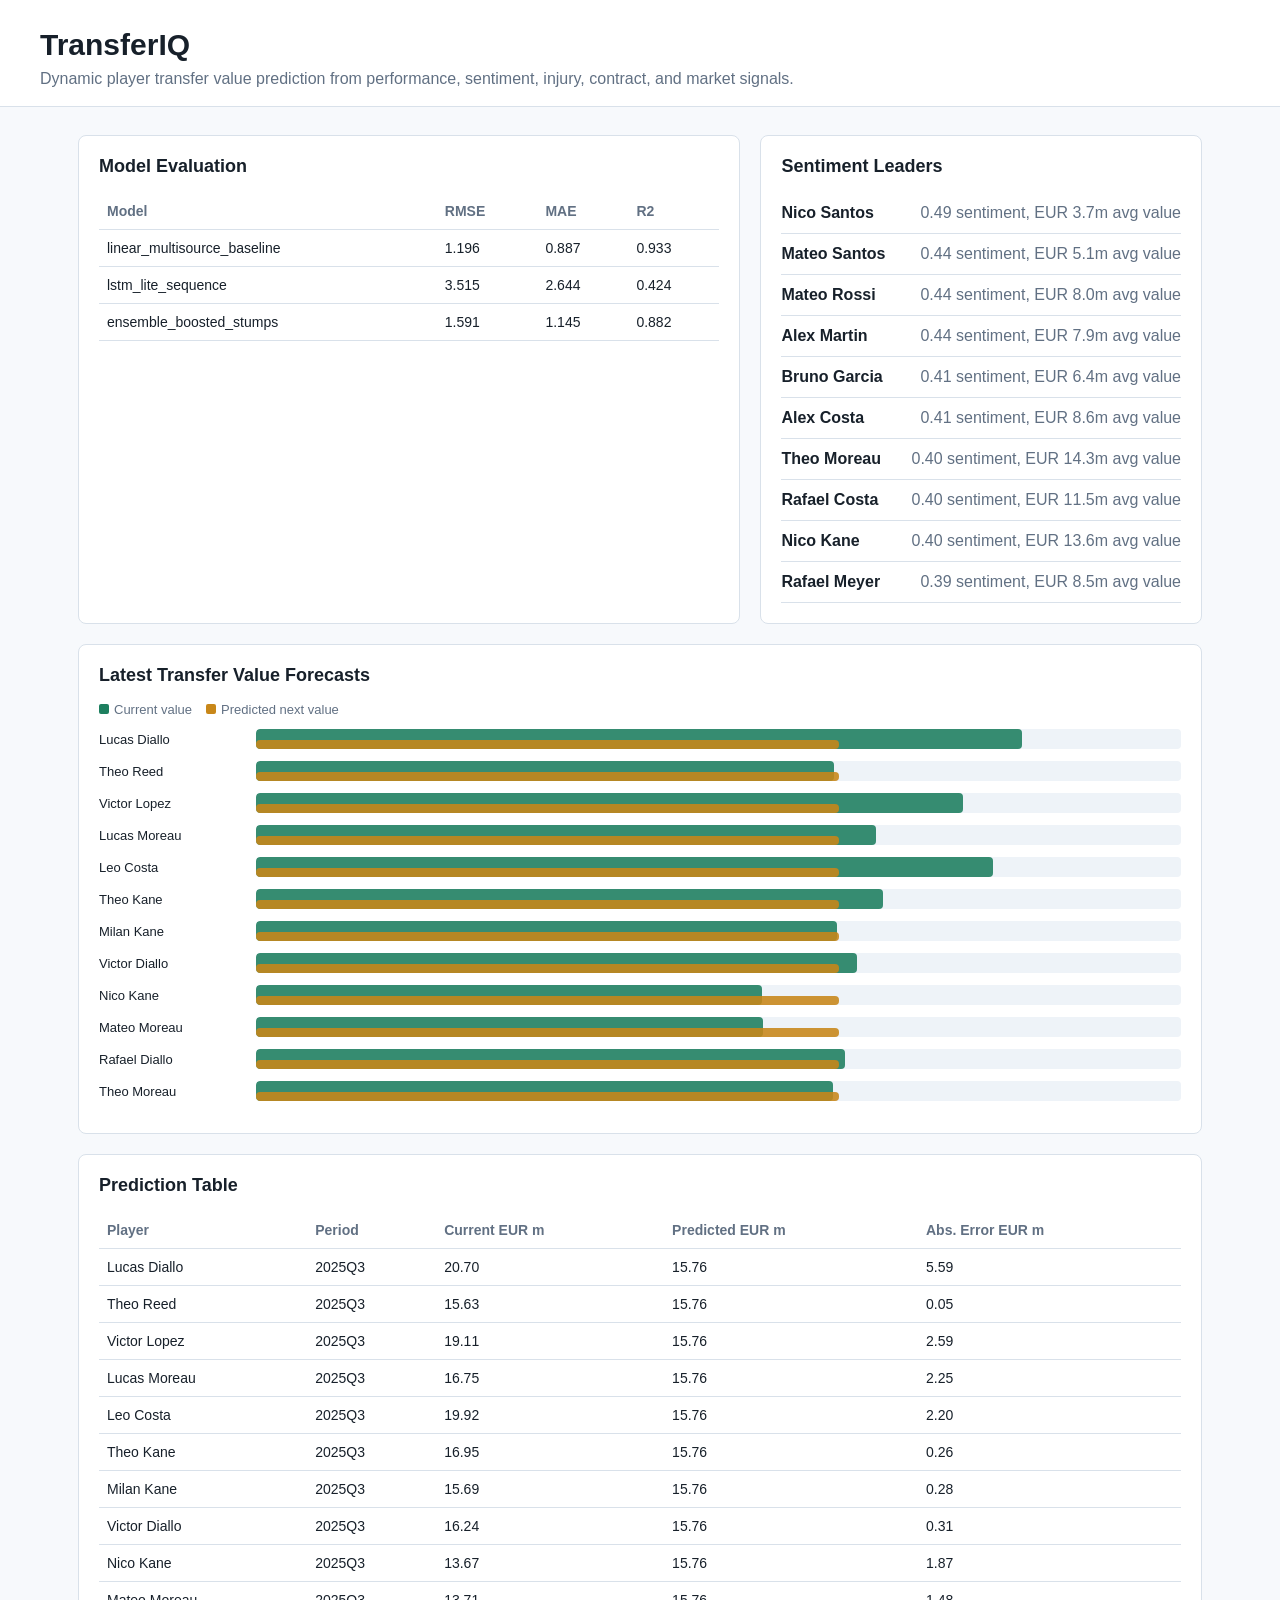
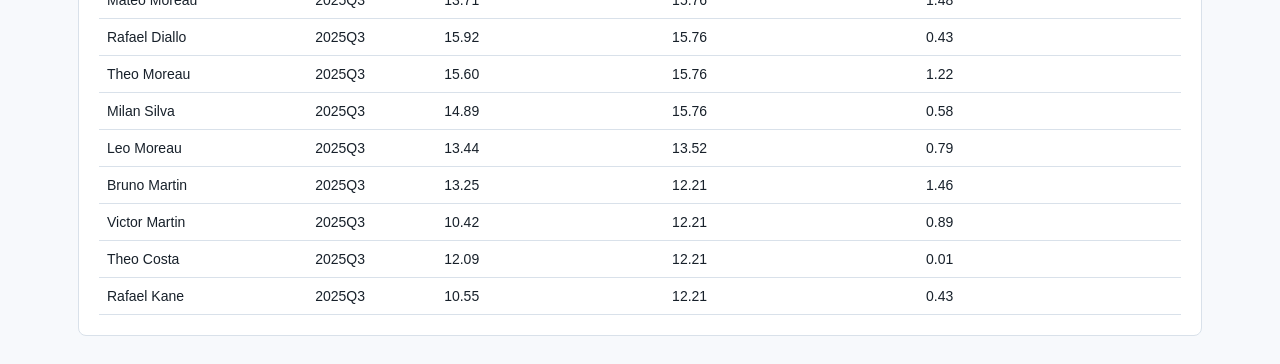
==== docs/index.html @ 84fe5681 "Add docs Pages entrypoint" ====
<!doctype html>
<html lang="en">
<head>
  <meta charset="utf-8">
  <meta name="viewport" content="width=device-width, initial-scale=1">
  <title>TransferIQ Dashboard</title>
  <style>
    :root {
      --ink: #17202a;
      --muted: #617083;
      --line: #d9e1ea;
      --bg: #f7f9fc;
      --green: #1d7f5f;
      --blue: #2f63b7;
      --gold: #c88719;
    }
    * { box-sizing: border-box; }
    body {
      margin: 0;
      font-family: Inter, Segoe UI, Arial, sans-serif;
      color: var(--ink);
      background: var(--bg);
    }
    header {
      padding: 28px 40px 18px;
      border-bottom: 1px solid var(--line);
      background: #ffffff;
    }
    h1 { margin: 0 0 8px; font-size: 30px; }
    p { margin: 0; color: var(--muted); }
    main { max-width: 1180px; margin: 0 auto; padding: 28px; }
    .grid { display: grid; grid-template-columns: 1.2fr .8fr; gap: 20px; }
    section {
      background: #fff;
      border: 1px solid var(--line);
      border-radius: 8px;
      padding: 20px;
    }
    h2 { margin: 0 0 16px; font-size: 18px; }
    table { width: 100%; border-collapse: collapse; font-size: 14px; }
    th, td { padding: 10px 8px; border-bottom: 1px solid var(--line); text-align: left; }
    th { color: var(--muted); font-weight: 650; }
    .bar-row { display: grid; grid-template-columns: 145px 1fr; gap: 12px; align-items: center; margin: 12px 0; font-size: 13px; }
    .bar-shell { position: relative; height: 20px; background: #eef3f8; border-radius: 4px; overflow: hidden; }
    .bar { position: absolute; top: 0; bottom: 0; border-radius: 4px; opacity: .88; }
    .actual { left: 0; background: var(--green); }
    .predicted { left: 0; height: 9px; top: 11px; background: var(--gold); }
    .legend { display: flex; gap: 14px; color: var(--muted); font-size: 13px; margin-bottom: 8px; }
    .dot { width: 10px; height: 10px; display: inline-block; border-radius: 2px; margin-right: 5px; }
    ul { margin: 0; padding: 0; list-style: none; }
    li { display: flex; justify-content: space-between; gap: 16px; border-bottom: 1px solid var(--line); padding: 11px 0; }
    li span { color: var(--muted); }
    @media (max-width: 800px) {
      header { padding: 22px; }
      main { padding: 18px; }
      .grid { grid-template-columns: 1fr; }
      .bar-row { grid-template-columns: 1fr; }
    }
  </style>
</head>
<body>
  <header>
    <h1>TransferIQ</h1>
    <p>Dynamic player transfer value prediction from performance, sentiment, injury, contract, and market signals.</p>
  </header>
  <main>
    <div class="grid">
      <section>
        <h2>Model Evaluation</h2>
        <table><thead><tr><th>Model</th><th>RMSE</th><th>MAE</th><th>R2</th></tr></thead><tbody><tr><td>linear_multisource_baseline</td><td>1.196</td><td>0.887</td><td>0.933</td></tr><tr><td>lstm_lite_sequence</td><td>3.515</td><td>2.644</td><td>0.424</td></tr><tr><td>ensemble_boosted_stumps</td><td>1.591</td><td>1.145</td><td>0.882</td></tr></tbody></table>
      </section>
      <section>
        <h2>Sentiment Leaders</h2>
        <ul><li><strong>Nico Santos</strong><span>0.49 sentiment, EUR 3.7m avg value</span></li><li><strong>Mateo Santos</strong><span>0.44 sentiment, EUR 5.1m avg value</span></li><li><strong>Mateo Rossi</strong><span>0.44 sentiment, EUR 8.0m avg value</span></li><li><strong>Alex Martin</strong><span>0.44 sentiment, EUR 7.9m avg value</span></li><li><strong>Bruno Garcia</strong><span>0.41 sentiment, EUR 6.4m avg value</span></li><li><strong>Alex Costa</strong><span>0.41 sentiment, EUR 8.6m avg value</span></li><li><strong>Theo Moreau</strong><span>0.40 sentiment, EUR 14.3m avg value</span></li><li><strong>Rafael Costa</strong><span>0.40 sentiment, EUR 11.5m avg value</span></li><li><strong>Nico Kane</strong><span>0.40 sentiment, EUR 13.6m avg value</span></li><li><strong>Rafael Meyer</strong><span>0.39 sentiment, EUR 8.5m avg value</span></li></ul>
      </section>
    </div>
    <section style="margin-top:20px">
      <h2>Latest Transfer Value Forecasts</h2>
      <div class="legend"><span><i class="dot" style="background:var(--green)"></i>Current value</span><span><i class="dot" style="background:var(--gold)"></i>Predicted next value</span></div>
      <div class='bar-row'><span>Lucas Diallo</span><div class='bar-shell'><div class='bar actual' style='width:82.8%'></div><div class='bar predicted' style='width:63.0%'></div></div></div><div class='bar-row'><span>Theo Reed</span><div class='bar-shell'><div class='bar actual' style='width:62.5%'></div><div class='bar predicted' style='width:63.0%'></div></div></div><div class='bar-row'><span>Victor Lopez</span><div class='bar-shell'><div class='bar actual' style='width:76.4%'></div><div class='bar predicted' style='width:63.0%'></div></div></div><div class='bar-row'><span>Lucas Moreau</span><div class='bar-shell'><div class='bar actual' style='width:67.0%'></div><div class='bar predicted' style='width:63.0%'></div></div></div><div class='bar-row'><span>Leo Costa</span><div class='bar-shell'><div class='bar actual' style='width:79.7%'></div><div class='bar predicted' style='width:63.0%'></div></div></div><div class='bar-row'><span>Theo Kane</span><div class='bar-shell'><div class='bar actual' style='width:67.8%'></div><div class='bar predicted' style='width:63.0%'></div></div></div><div class='bar-row'><span>Milan Kane</span><div class='bar-shell'><div class='bar actual' style='width:62.8%'></div><div class='bar predicted' style='width:63.0%'></div></div></div><div class='bar-row'><span>Victor Diallo</span><div class='bar-shell'><div class='bar actual' style='width:65.0%'></div><div class='bar predicted' style='width:63.0%'></div></div></div><div class='bar-row'><span>Nico Kane</span><div class='bar-shell'><div class='bar actual' style='width:54.7%'></div><div class='bar predicted' style='width:63.0%'></div></div></div><div class='bar-row'><span>Mateo Moreau</span><div class='bar-shell'><div class='bar actual' style='width:54.8%'></div><div class='bar predicted' style='width:63.0%'></div></div></div><div class='bar-row'><span>Rafael Diallo</span><div class='bar-shell'><div class='bar actual' style='width:63.7%'></div><div class='bar predicted' style='width:63.0%'></div></div></div><div class='bar-row'><span>Theo Moreau</span><div class='bar-shell'><div class='bar actual' style='width:62.4%'></div><div class='bar predicted' style='width:63.0%'></div></div></div>
    </section>
    <section style="margin-top:20px">
      <h2>Prediction Table</h2>
      <table><thead><tr><th>Player</th><th>Period</th><th>Current EUR m</th><th>Predicted EUR m</th><th>Abs. Error EUR m</th></tr></thead><tbody><tr><td>Lucas Diallo</td><td>2025Q3</td><td>20.70</td><td>15.76</td><td>5.59</td></tr><tr><td>Theo Reed</td><td>2025Q3</td><td>15.63</td><td>15.76</td><td>0.05</td></tr><tr><td>Victor Lopez</td><td>2025Q3</td><td>19.11</td><td>15.76</td><td>2.59</td></tr><tr><td>Lucas Moreau</td><td>2025Q3</td><td>16.75</td><td>15.76</td><td>2.25</td></tr><tr><td>Leo Costa</td><td>2025Q3</td><td>19.92</td><td>15.76</td><td>2.20</td></tr><tr><td>Theo Kane</td><td>2025Q3</td><td>16.95</td><td>15.76</td><td>0.26</td></tr><tr><td>Milan Kane</td><td>2025Q3</td><td>15.69</td><td>15.76</td><td>0.28</td></tr><tr><td>Victor Diallo</td><td>2025Q3</td><td>16.24</td><td>15.76</td><td>0.31</td></tr><tr><td>Nico Kane</td><td>2025Q3</td><td>13.67</td><td>15.76</td><td>1.87</td></tr><tr><td>Mateo Moreau</td><td>2025Q3</td><td>13.71</td><td>15.76</td><td>1.48</td></tr><tr><td>Rafael Diallo</td><td>2025Q3</td><td>15.92</td><td>15.76</td><td>0.43</td></tr><tr><td>Theo Moreau</td><td>2025Q3</td><td>15.60</td><td>15.76</td><td>1.22</td></tr><tr><td>Milan Silva</td><td>2025Q3</td><td>14.89</td><td>15.76</td><td>0.58</td></tr><tr><td>Leo Moreau</td><td>2025Q3</td><td>13.44</td><td>13.52</td><td>0.79</td></tr><tr><td>Bruno Martin</td><td>2025Q3</td><td>13.25</td><td>12.21</td><td>1.46</td></tr><tr><td>Victor Martin</td><td>2025Q3</td><td>10.42</td><td>12.21</td><td>0.89</td></tr><tr><td>Theo Costa</td><td>2025Q3</td><td>12.09</td><td>12.21</td><td>0.01</td></tr><tr><td>Rafael Kane</td><td>2025Q3</td><td>10.55</td><td>12.21</td><td>0.43</td></tr></tbody></table>
    </section>
  </main>
</body>
</html>
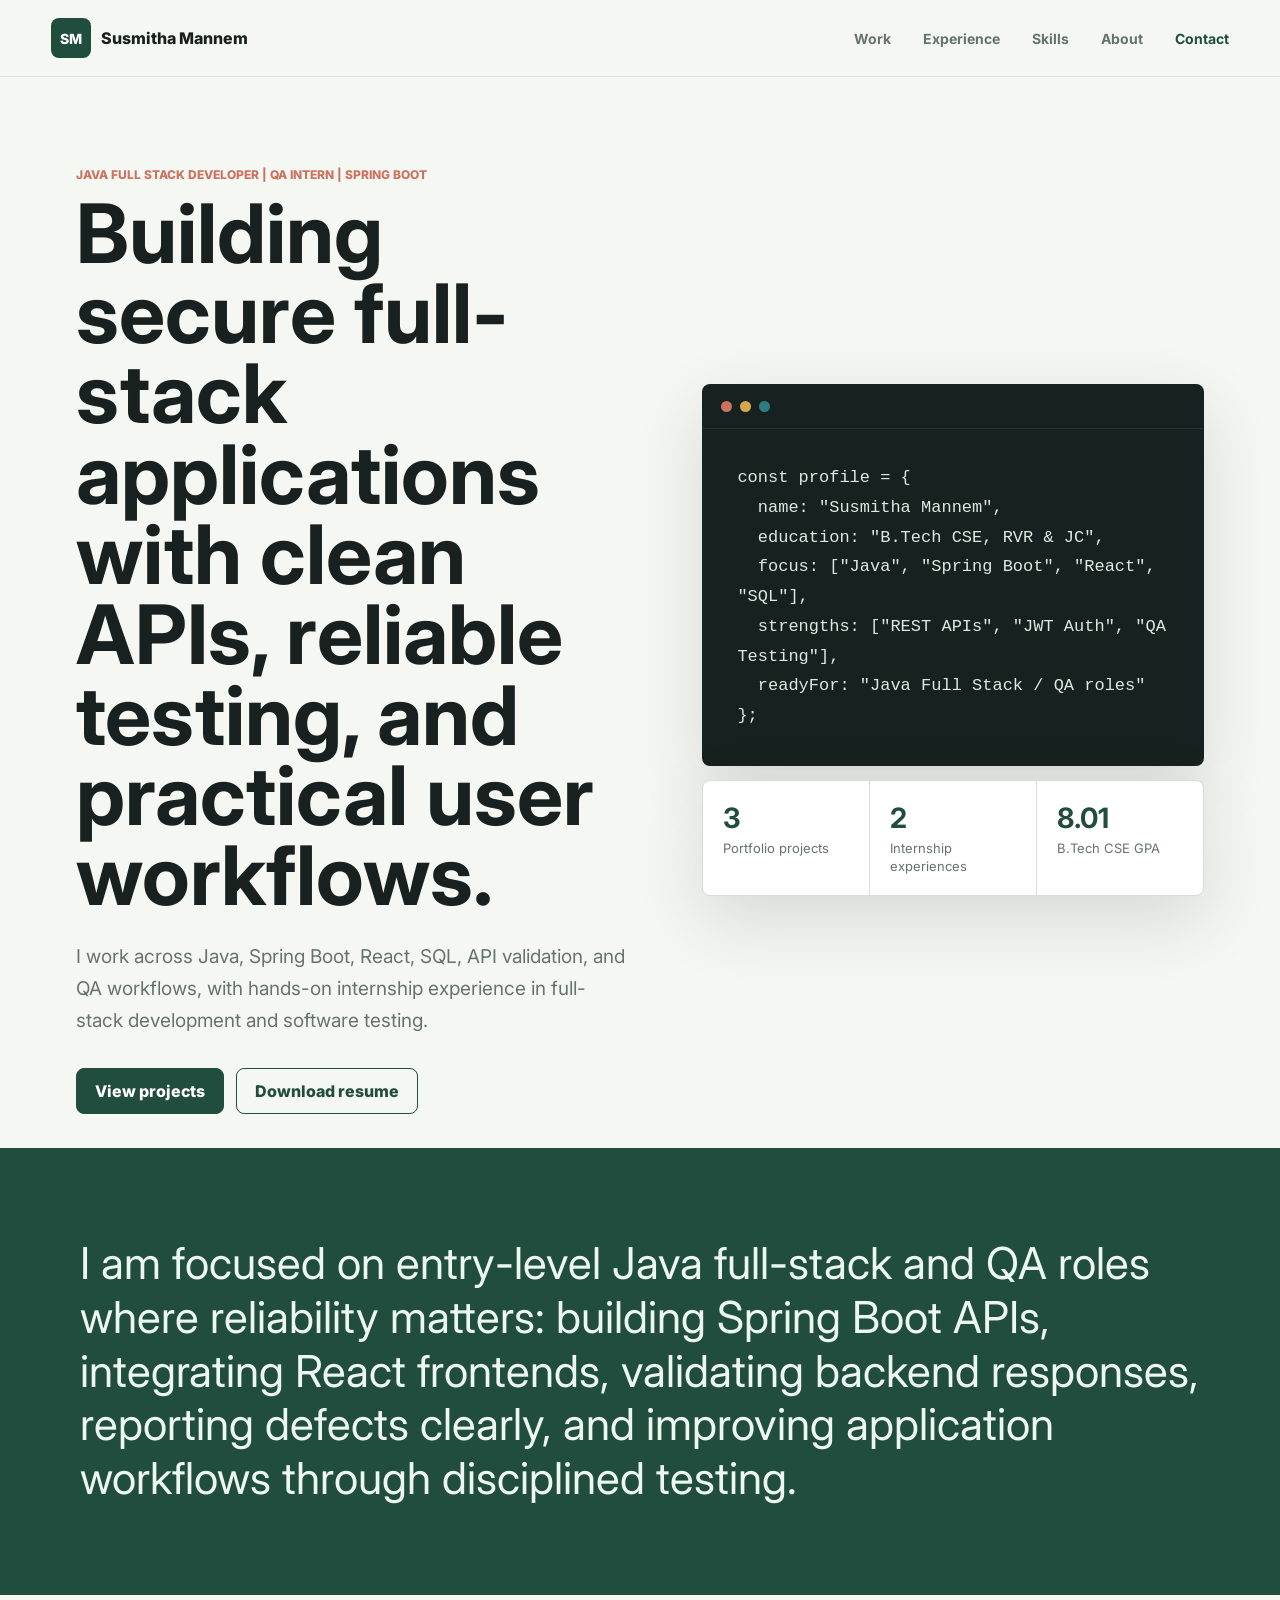
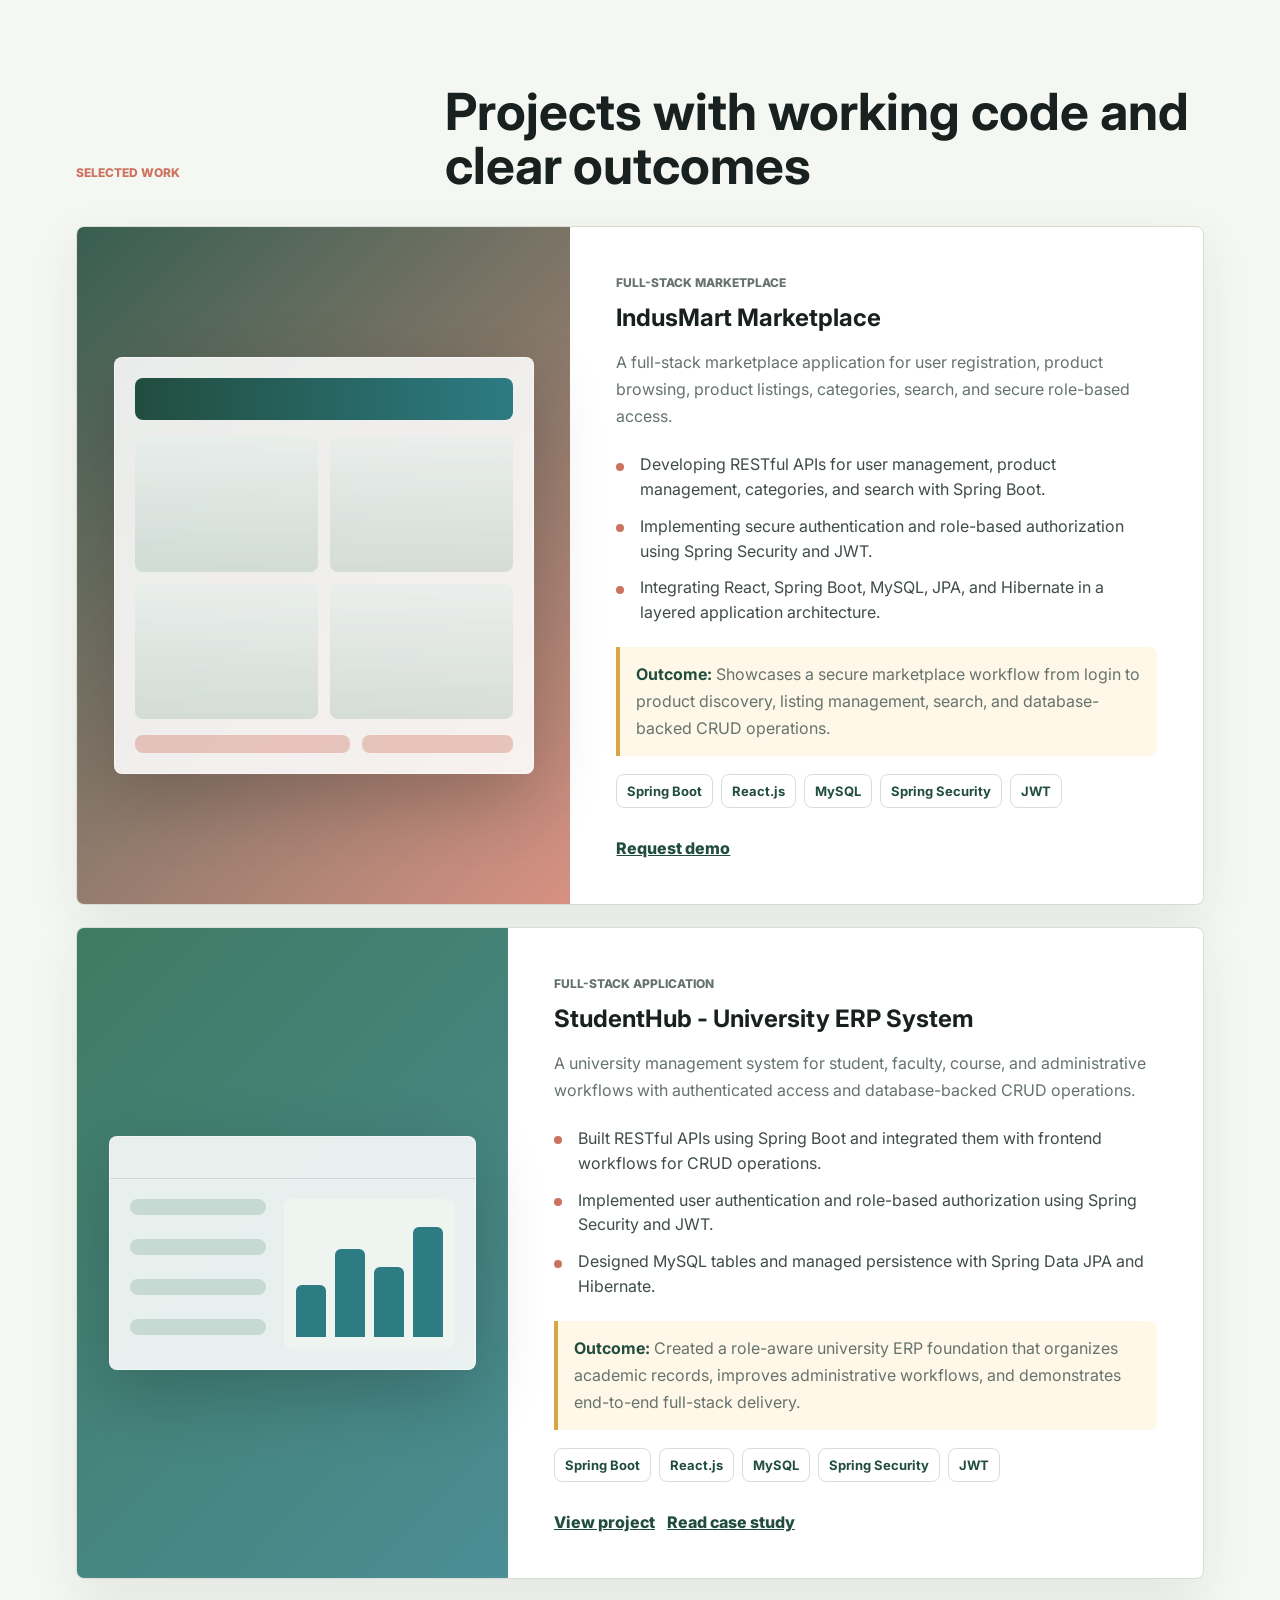
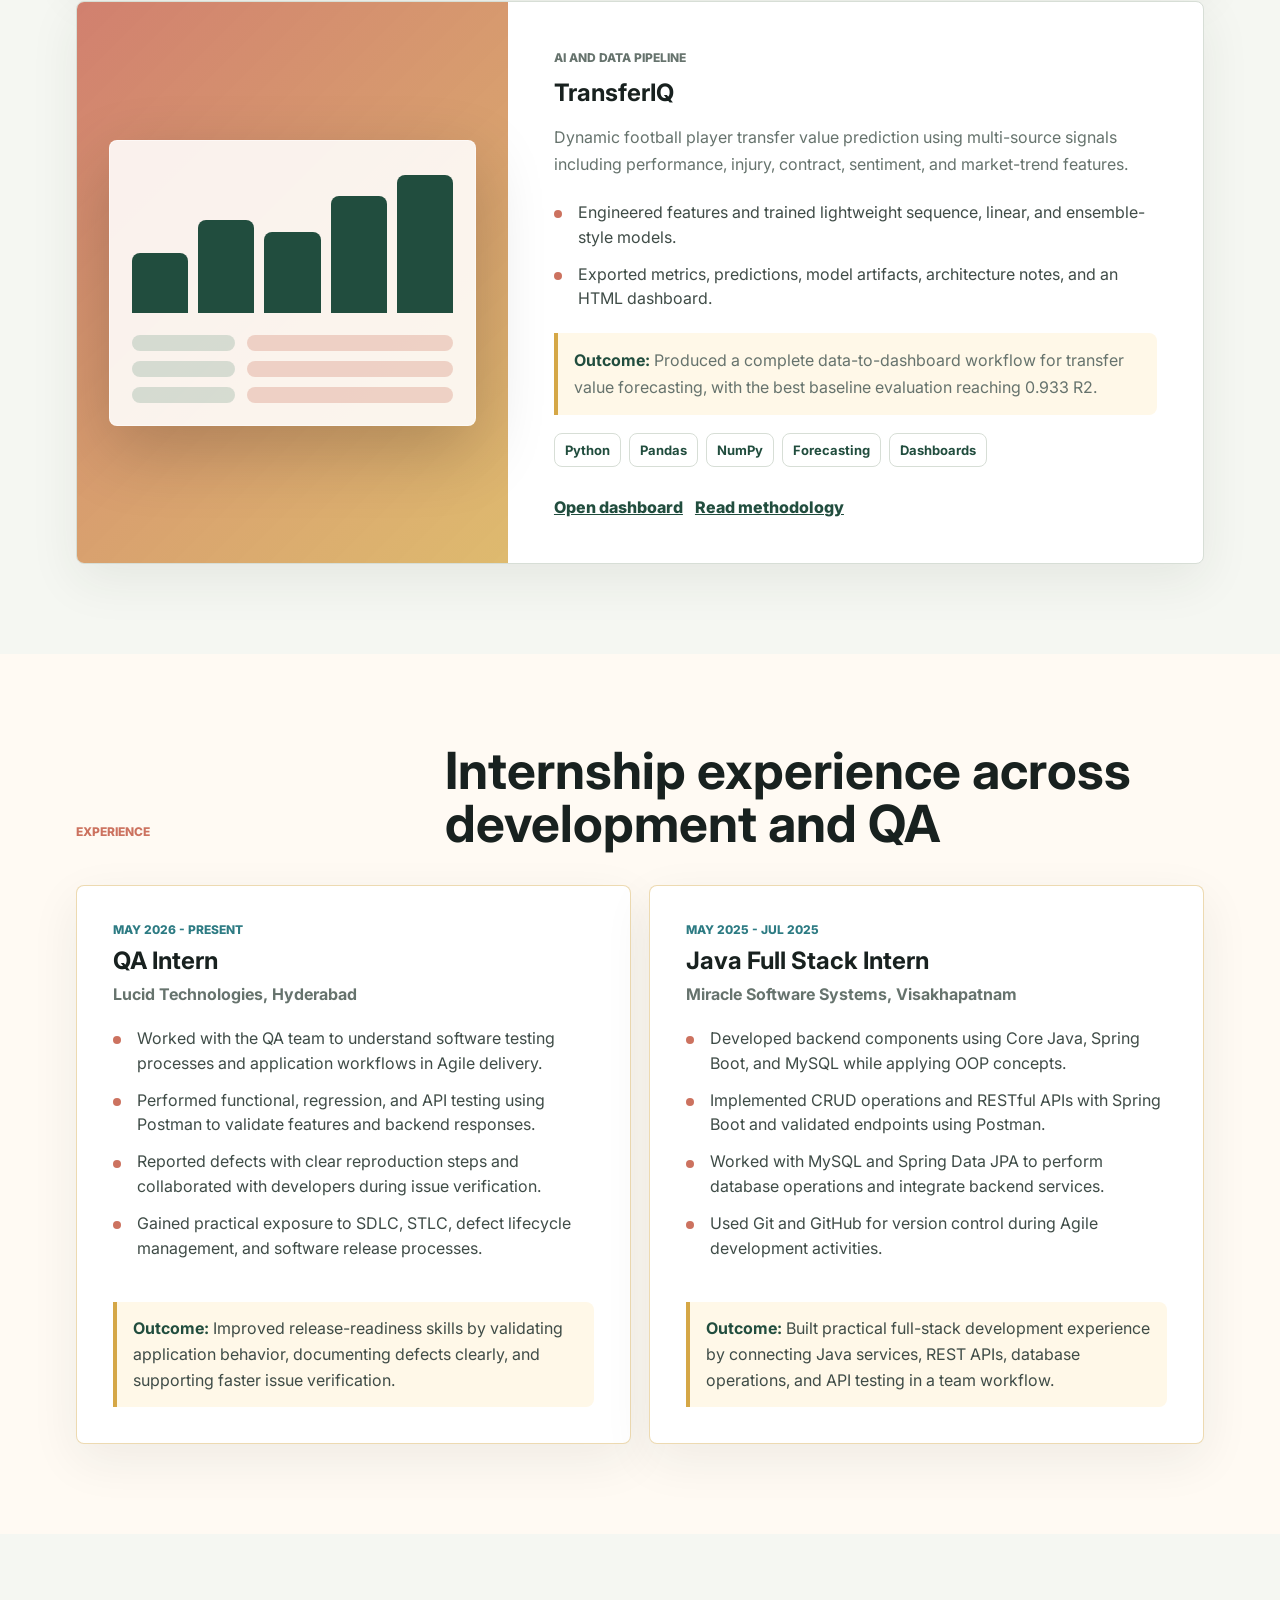
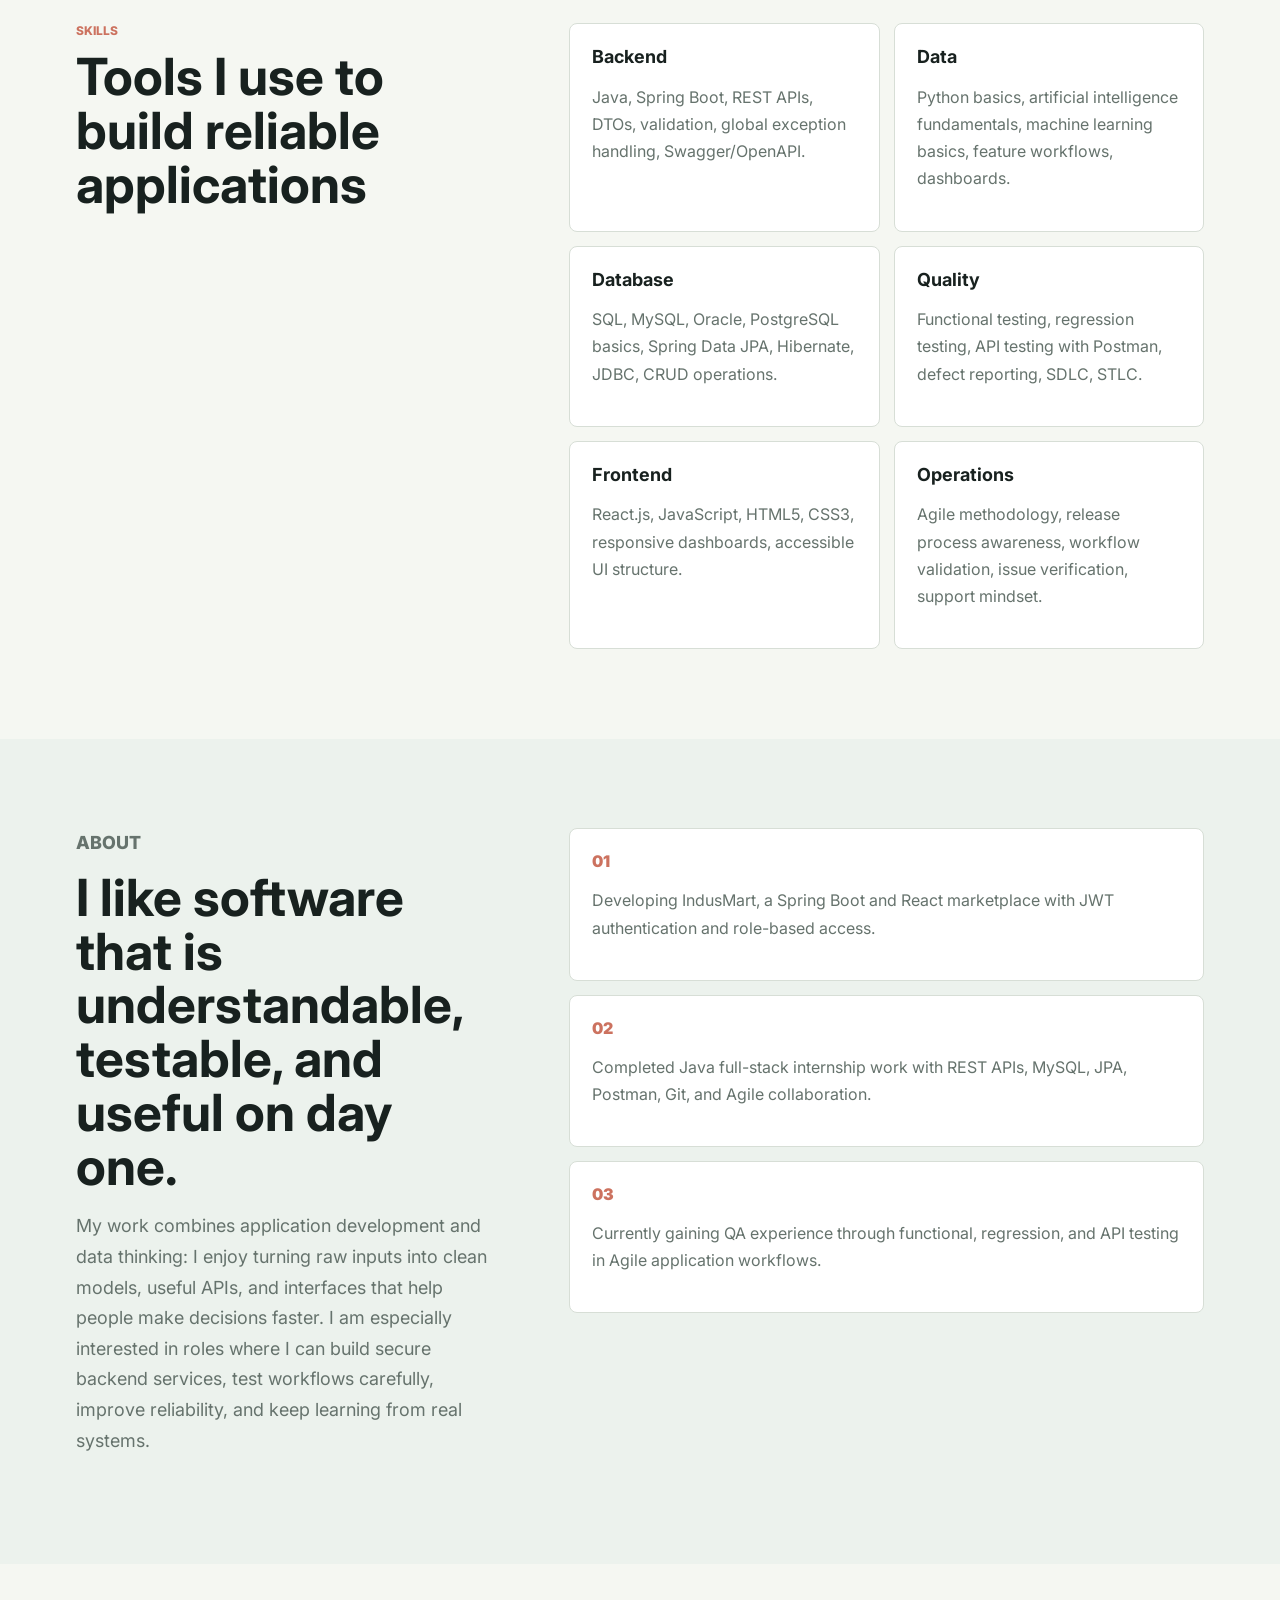
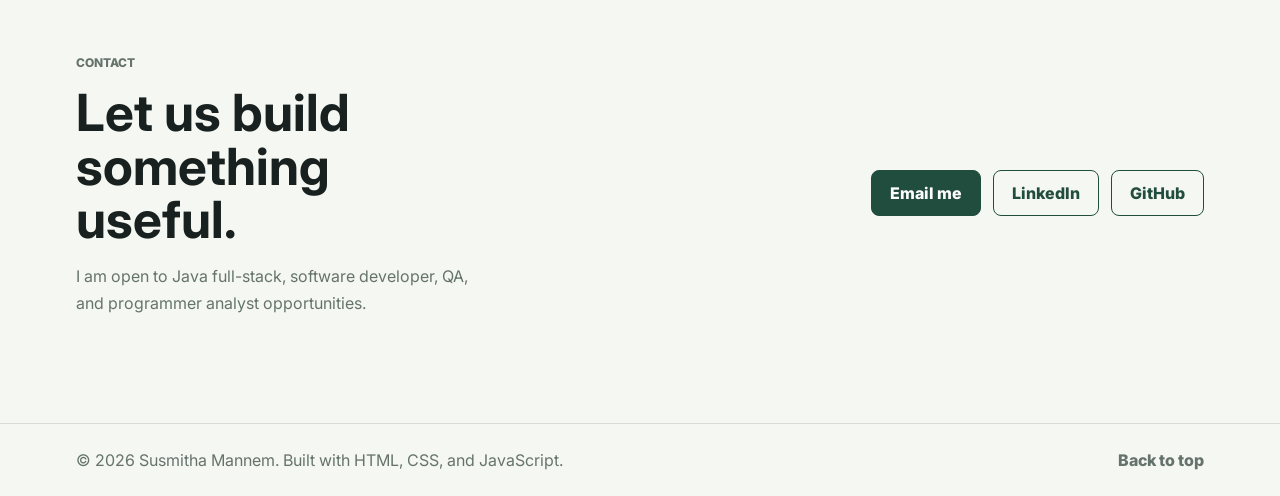
==== commit 2b005424: "Deploy portfolio site" ====
--- a/docs/index.html
+++ b/docs/index.html
@@ -3,86 +3,308 @@
 <head>
   <meta charset="utf-8">
   <meta name="viewport" content="width=device-width, initial-scale=1">
-  <title>TransferIQ Dashboard</title>
-  <style>
-    :root {
-      --ink: #17202a;
-      --muted: #617083;
-      --line: #d9e1ea;
-      --bg: #f7f9fc;
-      --green: #1d7f5f;
-      --blue: #2f63b7;
-      --gold: #c88719;
-    }
-    * { box-sizing: border-box; }
-    body {
-      margin: 0;
-      font-family: Inter, Segoe UI, Arial, sans-serif;
-      color: var(--ink);
-      background: var(--bg);
-    }
-    header {
-      padding: 28px 40px 18px;
-      border-bottom: 1px solid var(--line);
-      background: #ffffff;
-    }
-    h1 { margin: 0 0 8px; font-size: 30px; }
-    p { margin: 0; color: var(--muted); }
-    main { max-width: 1180px; margin: 0 auto; padding: 28px; }
-    .grid { display: grid; grid-template-columns: 1.2fr .8fr; gap: 20px; }
-    section {
-      background: #fff;
-      border: 1px solid var(--line);
-      border-radius: 8px;
-      padding: 20px;
-    }
-    h2 { margin: 0 0 16px; font-size: 18px; }
-    table { width: 100%; border-collapse: collapse; font-size: 14px; }
-    th, td { padding: 10px 8px; border-bottom: 1px solid var(--line); text-align: left; }
-    th { color: var(--muted); font-weight: 650; }
-    .bar-row { display: grid; grid-template-columns: 145px 1fr; gap: 12px; align-items: center; margin: 12px 0; font-size: 13px; }
-    .bar-shell { position: relative; height: 20px; background: #eef3f8; border-radius: 4px; overflow: hidden; }
-    .bar { position: absolute; top: 0; bottom: 0; border-radius: 4px; opacity: .88; }
-    .actual { left: 0; background: var(--green); }
-    .predicted { left: 0; height: 9px; top: 11px; background: var(--gold); }
-    .legend { display: flex; gap: 14px; color: var(--muted); font-size: 13px; margin-bottom: 8px; }
-    .dot { width: 10px; height: 10px; display: inline-block; border-radius: 2px; margin-right: 5px; }
-    ul { margin: 0; padding: 0; list-style: none; }
-    li { display: flex; justify-content: space-between; gap: 16px; border-bottom: 1px solid var(--line); padding: 11px 0; }
-    li span { color: var(--muted); }
-    @media (max-width: 800px) {
-      header { padding: 22px; }
-      main { padding: 18px; }
-      .grid { grid-template-columns: 1fr; }
-      .bar-row { grid-template-columns: 1fr; }
-    }
-  </style>
+  <title>Susmitha Mannem | Portfolio</title>
+  <meta name="description" content="Portfolio of Susmitha Mannem, a software developer focused on Java, Spring Boot, data applications, REST APIs, and production-ready systems.">
+  <link rel="preconnect" href="https://fonts.googleapis.com">
+  <link rel="preconnect" href="https://fonts.gstatic.com" crossorigin>
+  <link href="https://fonts.googleapis.com/css2?family=Inter:wght@400;500;600;700;800&display=swap" rel="stylesheet">
+  <link rel="stylesheet" href="styles.css">
 </head>
 <body>
-  <header>
-    <h1>TransferIQ</h1>
-    <p>Dynamic player transfer value prediction from performance, sentiment, injury, contract, and market signals.</p>
+  <header class="site-header">
+    <a class="brand" href="#top" aria-label="Susmitha Mannem home">
+      <span class="brand-mark">SM</span>
+      <span>Susmitha Mannem</span>
+    </a>
+    <nav class="nav" aria-label="Primary navigation">
+      <a href="#work">Work</a>
+      <a href="#experience">Experience</a>
+      <a href="#skills">Skills</a>
+      <a href="#about">About</a>
+      <a href="#contact">Contact</a>
+    </nav>
   </header>
-  <main>
-    <div class="grid">
-      <section>
-        <h2>Model Evaluation</h2>
-        <table><thead><tr><th>Model</th><th>RMSE</th><th>MAE</th><th>R2</th></tr></thead><tbody><tr><td>linear_multisource_baseline</td><td>1.196</td><td>0.887</td><td>0.933</td></tr><tr><td>lstm_lite_sequence</td><td>3.515</td><td>2.644</td><td>0.424</td></tr><tr><td>ensemble_boosted_stumps</td><td>1.591</td><td>1.145</td><td>0.882</td></tr></tbody></table>
-      </section>
-      <section>
-        <h2>Sentiment Leaders</h2>
-        <ul><li><strong>Nico Santos</strong><span>0.49 sentiment, EUR 3.7m avg value</span></li><li><strong>Mateo Santos</strong><span>0.44 sentiment, EUR 5.1m avg value</span></li><li><strong>Mateo Rossi</strong><span>0.44 sentiment, EUR 8.0m avg value</span></li><li><strong>Alex Martin</strong><span>0.44 sentiment, EUR 7.9m avg value</span></li><li><strong>Bruno Garcia</strong><span>0.41 sentiment, EUR 6.4m avg value</span></li><li><strong>Alex Costa</strong><span>0.41 sentiment, EUR 8.6m avg value</span></li><li><strong>Theo Moreau</strong><span>0.40 sentiment, EUR 14.3m avg value</span></li><li><strong>Rafael Costa</strong><span>0.40 sentiment, EUR 11.5m avg value</span></li><li><strong>Nico Kane</strong><span>0.40 sentiment, EUR 13.6m avg value</span></li><li><strong>Rafael Meyer</strong><span>0.39 sentiment, EUR 8.5m avg value</span></li></ul>
-      </section>
-    </div>
-    <section style="margin-top:20px">
-      <h2>Latest Transfer Value Forecasts</h2>
-      <div class="legend"><span><i class="dot" style="background:var(--green)"></i>Current value</span><span><i class="dot" style="background:var(--gold)"></i>Predicted next value</span></div>
-      <div class='bar-row'><span>Lucas Diallo</span><div class='bar-shell'><div class='bar actual' style='width:82.8%'></div><div class='bar predicted' style='width:63.0%'></div></div></div><div class='bar-row'><span>Theo Reed</span><div class='bar-shell'><div class='bar actual' style='width:62.5%'></div><div class='bar predicted' style='width:63.0%'></div></div></div><div class='bar-row'><span>Victor Lopez</span><div class='bar-shell'><div class='bar actual' style='width:76.4%'></div><div class='bar predicted' style='width:63.0%'></div></div></div><div class='bar-row'><span>Lucas Moreau</span><div class='bar-shell'><div class='bar actual' style='width:67.0%'></div><div class='bar predicted' style='width:63.0%'></div></div></div><div class='bar-row'><span>Leo Costa</span><div class='bar-shell'><div class='bar actual' style='width:79.7%'></div><div class='bar predicted' style='width:63.0%'></div></div></div><div class='bar-row'><span>Theo Kane</span><div class='bar-shell'><div class='bar actual' style='width:67.8%'></div><div class='bar predicted' style='width:63.0%'></div></div></div><div class='bar-row'><span>Milan Kane</span><div class='bar-shell'><div class='bar actual' style='width:62.8%'></div><div class='bar predicted' style='width:63.0%'></div></div></div><div class='bar-row'><span>Victor Diallo</span><div class='bar-shell'><div class='bar actual' style='width:65.0%'></div><div class='bar predicted' style='width:63.0%'></div></div></div><div class='bar-row'><span>Nico Kane</span><div class='bar-shell'><div class='bar actual' style='width:54.7%'></div><div class='bar predicted' style='width:63.0%'></div></div></div><div class='bar-row'><span>Mateo Moreau</span><div class='bar-shell'><div class='bar actual' style='width:54.8%'></div><div class='bar predicted' style='width:63.0%'></div></div></div><div class='bar-row'><span>Rafael Diallo</span><div class='bar-shell'><div class='bar actual' style='width:63.7%'></div><div class='bar predicted' style='width:63.0%'></div></div></div><div class='bar-row'><span>Theo Moreau</span><div class='bar-shell'><div class='bar actual' style='width:62.4%'></div><div class='bar predicted' style='width:63.0%'></div></div></div>
-    </section>
-    <section style="margin-top:20px">
-      <h2>Prediction Table</h2>
-      <table><thead><tr><th>Player</th><th>Period</th><th>Current EUR m</th><th>Predicted EUR m</th><th>Abs. Error EUR m</th></tr></thead><tbody><tr><td>Lucas Diallo</td><td>2025Q3</td><td>20.70</td><td>15.76</td><td>5.59</td></tr><tr><td>Theo Reed</td><td>2025Q3</td><td>15.63</td><td>15.76</td><td>0.05</td></tr><tr><td>Victor Lopez</td><td>2025Q3</td><td>19.11</td><td>15.76</td><td>2.59</td></tr><tr><td>Lucas Moreau</td><td>2025Q3</td><td>16.75</td><td>15.76</td><td>2.25</td></tr><tr><td>Leo Costa</td><td>2025Q3</td><td>19.92</td><td>15.76</td><td>2.20</td></tr><tr><td>Theo Kane</td><td>2025Q3</td><td>16.95</td><td>15.76</td><td>0.26</td></tr><tr><td>Milan Kane</td><td>2025Q3</td><td>15.69</td><td>15.76</td><td>0.28</td></tr><tr><td>Victor Diallo</td><td>2025Q3</td><td>16.24</td><td>15.76</td><td>0.31</td></tr><tr><td>Nico Kane</td><td>2025Q3</td><td>13.67</td><td>15.76</td><td>1.87</td></tr><tr><td>Mateo Moreau</td><td>2025Q3</td><td>13.71</td><td>15.76</td><td>1.48</td></tr><tr><td>Rafael Diallo</td><td>2025Q3</td><td>15.92</td><td>15.76</td><td>0.43</td></tr><tr><td>Theo Moreau</td><td>2025Q3</td><td>15.60</td><td>15.76</td><td>1.22</td></tr><tr><td>Milan Silva</td><td>2025Q3</td><td>14.89</td><td>15.76</td><td>0.58</td></tr><tr><td>Leo Moreau</td><td>2025Q3</td><td>13.44</td><td>13.52</td><td>0.79</td></tr><tr><td>Bruno Martin</td><td>2025Q3</td><td>13.25</td><td>12.21</td><td>1.46</td></tr><tr><td>Victor Martin</td><td>2025Q3</td><td>10.42</td><td>12.21</td><td>0.89</td></tr><tr><td>Theo Costa</td><td>2025Q3</td><td>12.09</td><td>12.21</td><td>0.01</td></tr><tr><td>Rafael Kane</td><td>2025Q3</td><td>10.55</td><td>12.21</td><td>0.43</td></tr></tbody></table>
+
+  <main id="top">
+    <section class="hero">
+      <div class="hero-copy">
+        <p class="eyebrow">Java Full Stack Developer | QA Intern | Spring Boot</p>
+        <h1>Building secure full-stack applications with clean APIs, reliable testing, and practical user workflows.</h1>
+        <p class="hero-text">
+          I work across Java, Spring Boot, React, SQL, API validation, and QA workflows, with hands-on internship
+          experience in full-stack development and software testing.
+        </p>
+        <div class="hero-actions">
+          <a class="button primary" href="#work">View projects</a>
+          <a class="button secondary" href="Susmitha_Mannem_Resume.pdf">Download resume</a>
+        </div>
+      </div>
+
+      <div class="hero-visual" aria-label="Portfolio visual summary">
+        <div class="terminal-card">
+          <div class="terminal-bar">
+            <span></span><span></span><span></span>
+          </div>
+          <pre><code>const profile = {
+  name: "Susmitha Mannem",
+  education: "B.Tech CSE, RVR & JC",
+  focus: ["Java", "Spring Boot", "React", "SQL"],
+  strengths: ["REST APIs", "JWT Auth", "QA Testing"],
+  readyFor: "Java Full Stack / QA roles"
+};</code></pre>
+        </div>
+        <div class="metric-strip">
+          <div><strong>3</strong><span>Portfolio projects</span></div>
+          <div><strong>2</strong><span>Internship experiences</span></div>
+          <div><strong>8.01</strong><span>B.Tech CSE GPA</span></div>
+        </div>
+      </div>
+    </section>
+
+    <section class="section intro-band" aria-label="Professional summary">
+      <p>
+        I am focused on entry-level Java full-stack and QA roles where reliability matters: building Spring Boot APIs,
+        integrating React frontends, validating backend responses, reporting defects clearly, and improving application
+        workflows through disciplined testing.
+      </p>
+    </section>
+
+    <section class="section" id="work">
+      <div class="section-heading">
+        <p class="eyebrow">Selected Work</p>
+        <h2>Projects with working code and clear outcomes</h2>
+      </div>
+
+      <div class="project-grid">
+        <article class="project-card feature-project">
+          <div class="project-media indusmart-media" aria-hidden="true">
+            <div class="marketplace-panel">
+              <div class="marketplace-top"></div>
+              <div class="product-grid">
+                <span></span><span></span><span></span><span></span>
+              </div>
+              <div class="marketplace-actions">
+                <i></i><i></i>
+              </div>
+            </div>
+          </div>
+          <div class="project-content">
+            <p class="project-type">Full-stack marketplace</p>
+            <h3>IndusMart Marketplace</h3>
+            <p>
+              A full-stack marketplace application for user registration, product browsing, product listings,
+              categories, search, and secure role-based access.
+            </p>
+            <ul class="impact-list">
+              <li>Developing RESTful APIs for user management, product management, categories, and search with Spring Boot.</li>
+              <li>Implementing secure authentication and role-based authorization using Spring Security and JWT.</li>
+              <li>Integrating React, Spring Boot, MySQL, JPA, and Hibernate in a layered application architecture.</li>
+            </ul>
+            <p class="outcome"><strong>Outcome:</strong> Showcases a secure marketplace workflow from login to product discovery, listing management, search, and database-backed CRUD operations.</p>
+            <div class="tag-row">
+              <span>Spring Boot</span><span>React.js</span><span>MySQL</span><span>Spring Security</span><span>JWT</span>
+            </div>
+            <div class="project-links">
+              <a href="#contact">Request demo</a>
+            </div>
+          </div>
+        </article>
+
+        <article class="project-card">
+          <div class="project-media student-media" aria-hidden="true">
+            <div class="app-window">
+              <div class="app-top"></div>
+              <div class="app-body">
+                <div class="side-list">
+                  <span></span><span></span><span></span><span></span>
+                </div>
+                <div class="chart">
+                  <i style="height: 42%"></i>
+                  <i style="height: 70%"></i>
+                  <i style="height: 56%"></i>
+                  <i style="height: 88%"></i>
+                </div>
+              </div>
+            </div>
+          </div>
+          <div class="project-content">
+            <p class="project-type">Full-stack application</p>
+            <h3>StudentHub - University ERP System</h3>
+            <p>
+              A university management system for student, faculty, course, and administrative workflows with
+              authenticated access and database-backed CRUD operations.
+            </p>
+            <ul class="impact-list">
+              <li>Built RESTful APIs using Spring Boot and integrated them with frontend workflows for CRUD operations.</li>
+              <li>Implemented user authentication and role-based authorization using Spring Security and JWT.</li>
+              <li>Designed MySQL tables and managed persistence with Spring Data JPA and Hibernate.</li>
+            </ul>
+            <p class="outcome"><strong>Outcome:</strong> Created a role-aware university ERP foundation that organizes academic records, improves administrative workflows, and demonstrates end-to-end full-stack delivery.</p>
+            <div class="tag-row">
+              <span>Spring Boot</span><span>React.js</span><span>MySQL</span><span>Spring Security</span><span>JWT</span>
+            </div>
+            <div class="project-links">
+              <a href="studenthub-case-study.html">View project</a>
+              <a href="studenthub-case-study.html">Read case study</a>
+            </div>
+          </div>
+        </article>
+
+        <article class="project-card">
+          <div class="project-media transfer-media" aria-hidden="true">
+            <div class="data-panel">
+              <div class="line-chart">
+                <span></span><span></span><span></span><span></span><span></span>
+              </div>
+              <div class="prediction-row"><b></b><i></i></div>
+              <div class="prediction-row"><b></b><i></i></div>
+              <div class="prediction-row"><b></b><i></i></div>
+            </div>
+          </div>
+          <div class="project-content">
+            <p class="project-type">AI and data pipeline</p>
+            <h3>TransferIQ</h3>
+            <p>
+              Dynamic football player transfer value prediction using multi-source signals including performance,
+              injury, contract, sentiment, and market-trend features.
+            </p>
+            <ul class="impact-list">
+              <li>Engineered features and trained lightweight sequence, linear, and ensemble-style models.</li>
+              <li>Exported metrics, predictions, model artifacts, architecture notes, and an HTML dashboard.</li>
+            </ul>
+            <p class="outcome"><strong>Outcome:</strong> Produced a complete data-to-dashboard workflow for transfer value forecasting, with the best baseline evaluation reaching 0.933 R2.</p>
+            <div class="tag-row">
+              <span>Python</span><span>Pandas</span><span>NumPy</span><span>Forecasting</span><span>Dashboards</span>
+            </div>
+            <div class="project-links">
+              <a href="transferiq-dashboard.html">Open dashboard</a>
+              <a href="reports/methodology_report.md">Read methodology</a>
+            </div>
+          </div>
+        </article>
+      </div>
+    </section>
+
+    <section class="section experience-section" id="experience">
+      <div class="section-heading">
+        <p class="eyebrow">Experience</p>
+        <h2>Internship experience across development and QA</h2>
+      </div>
+
+      <div class="experience-grid">
+        <article class="experience-card">
+          <div>
+            <p class="project-type">May 2026 - Present</p>
+            <h3>QA Intern</h3>
+            <p class="company">Lucid Technologies, Hyderabad</p>
+          </div>
+          <ul class="impact-list">
+            <li>Worked with the QA team to understand software testing processes and application workflows in Agile delivery.</li>
+            <li>Performed functional, regression, and API testing using Postman to validate features and backend responses.</li>
+            <li>Reported defects with clear reproduction steps and collaborated with developers during issue verification.</li>
+            <li>Gained practical exposure to SDLC, STLC, defect lifecycle management, and software release processes.</li>
+          </ul>
+          <p class="outcome"><strong>Outcome:</strong> Improved release-readiness skills by validating application behavior, documenting defects clearly, and supporting faster issue verification.</p>
+        </article>
+
+        <article class="experience-card">
+          <div>
+            <p class="project-type">May 2025 - Jul 2025</p>
+            <h3>Java Full Stack Intern</h3>
+            <p class="company">Miracle Software Systems, Visakhapatnam</p>
+          </div>
+          <ul class="impact-list">
+            <li>Developed backend components using Core Java, Spring Boot, and MySQL while applying OOP concepts.</li>
+            <li>Implemented CRUD operations and RESTful APIs with Spring Boot and validated endpoints using Postman.</li>
+            <li>Worked with MySQL and Spring Data JPA to perform database operations and integrate backend services.</li>
+            <li>Used Git and GitHub for version control during Agile development activities.</li>
+          </ul>
+          <p class="outcome"><strong>Outcome:</strong> Built practical full-stack development experience by connecting Java services, REST APIs, database operations, and API testing in a team workflow.</p>
+        </article>
+      </div>
+    </section>
+
+    <section class="section split-section" id="skills">
+      <div>
+        <p class="eyebrow">Skills</p>
+        <h2>Tools I use to build reliable applications</h2>
+      </div>
+      <div class="skills-grid">
+        <div>
+          <h3>Backend</h3>
+          <p>Java, Spring Boot, REST APIs, DTOs, validation, global exception handling, Swagger/OpenAPI.</p>
+        </div>
+        <div>
+          <h3>Data</h3>
+          <p>Python basics, artificial intelligence fundamentals, machine learning basics, feature workflows, dashboards.</p>
+        </div>
+        <div>
+          <h3>Database</h3>
+          <p>SQL, MySQL, Oracle, PostgreSQL basics, Spring Data JPA, Hibernate, JDBC, CRUD operations.</p>
+        </div>
+        <div>
+          <h3>Quality</h3>
+          <p>Functional testing, regression testing, API testing with Postman, defect reporting, SDLC, STLC.</p>
+        </div>
+        <div>
+          <h3>Frontend</h3>
+          <p>React.js, JavaScript, HTML5, CSS3, responsive dashboards, accessible UI structure.</p>
+        </div>
+        <div>
+          <h3>Operations</h3>
+          <p>Agile methodology, release process awareness, workflow validation, issue verification, support mindset.</p>
+        </div>
+      </div>
+    </section>
+
+    <section class="section about-section" id="about">
+      <div class="about-copy">
+        <p class="eyebrow">About</p>
+        <h2>I like software that is understandable, testable, and useful on day one.</h2>
+        <p>
+          My work combines application development and data thinking: I enjoy turning raw inputs into clean models,
+          useful APIs, and interfaces that help people make decisions faster. I am especially interested in roles
+          where I can build secure backend services, test workflows carefully, improve reliability, and keep learning
+          from real systems.
+        </p>
+      </div>
+      <div class="timeline">
+        <div>
+          <span>01</span>
+          <p>Developing IndusMart, a Spring Boot and React marketplace with JWT authentication and role-based access.</p>
+        </div>
+        <div>
+          <span>02</span>
+          <p>Completed Java full-stack internship work with REST APIs, MySQL, JPA, Postman, Git, and Agile collaboration.</p>
+        </div>
+        <div>
+          <span>03</span>
+          <p>Currently gaining QA experience through functional, regression, and API testing in Agile application workflows.</p>
+        </div>
+      </div>
+    </section>
+
+    <section class="section contact-section" id="contact">
+      <div>
+        <p class="eyebrow">Contact</p>
+        <h2>Let us build something useful.</h2>
+        <p>
+          I am open to Java full-stack, software developer, QA, and programmer analyst opportunities.
+        </p>
+      </div>
+      <div class="contact-actions">
+        <a class="button primary" href="mailto:susmithamannem004@gmail.com">Email me</a>
+        <a class="button secondary" href="https://www.linkedin.com/">LinkedIn</a>
+        <a class="button secondary" href="https://github.com/susmithamannem004">GitHub</a>
+      </div>
     </section>
   </main>
+
+  <footer class="site-footer">
+    <p>&copy; 2026 Susmitha Mannem. Built with HTML, CSS, and JavaScript.</p>
+    <a href="#top">Back to top</a>
+  </footer>
+
+  <script src="script.js"></script>
 </body>
-</html>+</html>
--- a/docs/styles.css
+++ b/docs/styles.css
@@ -0,0 +1,701 @@
+:root {
+  --bg: #f5f7f2;
+  --ink: #18211f;
+  --muted: #66736d;
+  --line: #d7ded6;
+  --paper: #ffffff;
+  --green: #2f6f55;
+  --green-dark: #214d3e;
+  --teal: #2d7b83;
+  --coral: #cc725f;
+  --amber: #d5a746;
+  --shadow: 0 24px 70px rgba(35, 45, 40, .14);
+}
+
+* {
+  box-sizing: border-box;
+}
+
+html {
+  scroll-behavior: smooth;
+}
+
+body {
+  margin: 0;
+  font-family: Inter, "Segoe UI", Arial, sans-serif;
+  background: var(--bg);
+  color: var(--ink);
+}
+
+a {
+  color: inherit;
+}
+
+.site-header {
+  position: sticky;
+  top: 0;
+  z-index: 20;
+  display: flex;
+  align-items: center;
+  justify-content: space-between;
+  gap: 24px;
+  padding: 18px clamp(18px, 4vw, 54px);
+  border-bottom: 1px solid rgba(215, 222, 214, .82);
+  background: rgba(245, 247, 242, .88);
+  backdrop-filter: blur(18px);
+}
+
+.brand {
+  display: inline-flex;
+  align-items: center;
+  gap: 10px;
+  text-decoration: none;
+  font-weight: 800;
+  white-space: nowrap;
+}
+
+.brand-mark {
+  display: grid;
+  place-items: center;
+  width: 40px;
+  height: 40px;
+  border-radius: 8px;
+  background: var(--green-dark);
+  color: #fff;
+  font-size: 14px;
+}
+
+.nav {
+  display: flex;
+  align-items: center;
+  gap: clamp(12px, 3vw, 32px);
+  color: var(--muted);
+  font-size: 14px;
+  font-weight: 700;
+}
+
+.nav a {
+  text-decoration: none;
+}
+
+.nav a:hover {
+  color: var(--green-dark);
+}
+
+.nav a[aria-current] {
+  color: var(--green-dark);
+}
+
+main {
+  overflow: hidden;
+}
+
+.hero {
+  display: grid;
+  grid-template-columns: minmax(0, 1.05fr) minmax(320px, .95fr);
+  gap: clamp(28px, 6vw, 72px);
+  align-items: center;
+  min-height: calc(100vh - 78px);
+  padding: clamp(44px, 7vw, 96px) clamp(18px, 6vw, 76px) 34px;
+}
+
+.eyebrow {
+  margin: 0 0 12px;
+  color: var(--coral);
+  font-size: 12px;
+  font-weight: 800;
+  letter-spacing: 0;
+  text-transform: uppercase;
+}
+
+h1,
+h2,
+h3,
+p {
+  overflow-wrap: anywhere;
+}
+
+h1 {
+  max-width: 940px;
+  margin: 0;
+  font-size: clamp(42px, 7vw, 82px);
+  line-height: .98;
+  letter-spacing: 0;
+}
+
+h2 {
+  margin: 0;
+  font-size: clamp(30px, 4vw, 52px);
+  line-height: 1.05;
+  letter-spacing: 0;
+}
+
+h3 {
+  margin: 0;
+  font-size: 24px;
+  line-height: 1.2;
+}
+
+.hero-text {
+  max-width: 690px;
+  margin: 24px 0 0;
+  color: var(--muted);
+  font-size: 19px;
+  line-height: 1.7;
+}
+
+.hero-actions,
+.contact-actions,
+.project-links {
+  display: flex;
+  flex-wrap: wrap;
+  gap: 12px;
+  margin-top: 30px;
+}
+
+.button {
+  display: inline-flex;
+  align-items: center;
+  justify-content: center;
+  min-height: 46px;
+  padding: 0 18px;
+  border: 1px solid var(--green-dark);
+  border-radius: 8px;
+  font-weight: 800;
+  text-decoration: none;
+}
+
+.button.primary {
+  background: var(--green-dark);
+  color: #fff;
+}
+
+.button.secondary {
+  background: transparent;
+  color: var(--green-dark);
+}
+
+.hero-visual {
+  position: relative;
+}
+
+.terminal-card {
+  overflow: hidden;
+  border: 1px solid rgba(24, 33, 31, .12);
+  border-radius: 8px;
+  background: #17211f;
+  color: #dceae3;
+  box-shadow: var(--shadow);
+}
+
+.terminal-bar {
+  display: flex;
+  gap: 8px;
+  padding: 16px 18px;
+  border-bottom: 1px solid rgba(255, 255, 255, .08);
+}
+
+.terminal-bar span {
+  width: 11px;
+  height: 11px;
+  border-radius: 50%;
+  background: var(--coral);
+}
+
+.terminal-bar span:nth-child(2) {
+  background: var(--amber);
+}
+
+.terminal-bar span:nth-child(3) {
+  background: var(--teal);
+}
+
+pre {
+  margin: 0;
+  padding: clamp(18px, 4vw, 34px);
+  white-space: pre-wrap;
+  font-size: clamp(13px, 2vw, 17px);
+  line-height: 1.75;
+}
+
+.metric-strip {
+  display: grid;
+  grid-template-columns: repeat(3, 1fr);
+  gap: 1px;
+  margin-top: 14px;
+  overflow: hidden;
+  border: 1px solid var(--line);
+  border-radius: 8px;
+  background: var(--line);
+  box-shadow: var(--shadow);
+}
+
+.metric-strip div {
+  min-width: 0;
+  padding: 20px;
+  background: var(--paper);
+}
+
+.metric-strip strong {
+  display: block;
+  color: var(--green-dark);
+  font-size: 28px;
+}
+
+.metric-strip span {
+  display: block;
+  margin-top: 5px;
+  color: var(--muted);
+  font-size: 13px;
+  line-height: 1.35;
+}
+
+.section {
+  padding: clamp(56px, 7vw, 92px) clamp(18px, 6vw, 76px);
+}
+
+.intro-band {
+  background: var(--green-dark);
+  color: #edf7f2;
+}
+
+.intro-band p {
+  max-width: 1120px;
+  margin: 0 auto;
+  font-size: clamp(24px, 4vw, 44px);
+  line-height: 1.22;
+}
+
+.section-heading {
+  display: grid;
+  grid-template-columns: .45fr 1fr;
+  gap: 28px;
+  align-items: end;
+  margin-bottom: 34px;
+}
+
+.project-grid {
+  display: grid;
+  gap: 22px;
+}
+
+.project-card {
+  display: grid;
+  grid-template-columns: .78fr 1fr;
+  min-height: 430px;
+  overflow: hidden;
+  border: 1px solid var(--line);
+  border-radius: 8px;
+  background: var(--paper);
+  box-shadow: 0 16px 50px rgba(35, 45, 40, .08);
+}
+
+.project-card:not(.feature-project) {
+  grid-template-columns: .62fr 1fr;
+}
+
+.project-media {
+  display: grid;
+  place-items: center;
+  min-height: 300px;
+  padding: 32px;
+}
+
+.student-media {
+  background:
+    linear-gradient(135deg, rgba(47, 111, 85, .92), rgba(45, 123, 131, .86)),
+    url("https://images.unsplash.com/photo-1553877522-43269d4ea984?auto=format&fit=crop&w=1200&q=80");
+  background-position: center;
+  background-size: cover;
+}
+
+.indusmart-media {
+  background:
+    linear-gradient(135deg, rgba(33, 77, 62, .9), rgba(204, 114, 95, .78)),
+    url("https://images.unsplash.com/photo-1556742502-ec7c0e9f34b1?auto=format&fit=crop&w=1200&q=80");
+  background-position: center;
+  background-size: cover;
+}
+
+.transfer-media {
+  background:
+    linear-gradient(135deg, rgba(204, 114, 95, .9), rgba(213, 167, 70, .78)),
+    url("https://images.unsplash.com/photo-1522778119026-d647f0596c20?auto=format&fit=crop&w=1200&q=80");
+  background-position: center;
+  background-size: cover;
+}
+
+.app-window,
+.data-panel,
+.marketplace-panel {
+  width: min(100%, 420px);
+  border: 1px solid rgba(255, 255, 255, .48);
+  border-radius: 8px;
+  background: rgba(255, 255, 255, .88);
+  box-shadow: 0 24px 70px rgba(0, 0, 0, .2);
+}
+
+.app-top {
+  height: 42px;
+  border-bottom: 1px solid rgba(24, 33, 31, .12);
+}
+
+.marketplace-panel {
+  padding: 20px;
+}
+
+.marketplace-top {
+  height: 42px;
+  margin-bottom: 16px;
+  border-radius: 8px;
+  background: linear-gradient(90deg, var(--green-dark), var(--teal));
+}
+
+.product-grid {
+  display: grid;
+  grid-template-columns: repeat(2, minmax(0, 1fr));
+  gap: 12px;
+}
+
+.product-grid span {
+  display: block;
+  aspect-ratio: 1.35;
+  border-radius: 8px;
+  background:
+    linear-gradient(180deg, rgba(255, 255, 255, .58), rgba(255, 255, 255, .12)),
+    rgba(47, 111, 85, .18);
+}
+
+.marketplace-actions {
+  display: grid;
+  grid-template-columns: 1fr .7fr;
+  gap: 12px;
+  margin-top: 16px;
+}
+
+.marketplace-actions i {
+  display: block;
+  height: 18px;
+  border-radius: 8px;
+  background: rgba(204, 114, 95, .36);
+}
+
+.app-body {
+  display: grid;
+  grid-template-columns: .8fr 1fr;
+  gap: 18px;
+  padding: 20px;
+}
+
+.side-list {
+  display: grid;
+  gap: 10px;
+}
+
+.side-list span,
+.prediction-row b,
+.prediction-row i {
+  display: block;
+  height: 16px;
+  border-radius: 8px;
+  background: rgba(47, 111, 85, .18);
+}
+
+.chart {
+  display: flex;
+  align-items: end;
+  gap: 9px;
+  height: 150px;
+  padding: 12px;
+  border-radius: 8px;
+  background: #eef5f1;
+}
+
+.chart i {
+  flex: 1;
+  border-radius: 6px 6px 0 0;
+  background: var(--teal);
+}
+
+.data-panel {
+  padding: 22px;
+}
+
+.line-chart {
+  display: flex;
+  align-items: end;
+  gap: 10px;
+  height: 150px;
+  margin-bottom: 22px;
+}
+
+.line-chart span {
+  flex: 1;
+  border-radius: 8px 8px 0 0;
+  background: var(--green-dark);
+}
+
+.line-chart span:nth-child(1) { height: 40%; }
+.line-chart span:nth-child(2) { height: 62%; }
+.line-chart span:nth-child(3) { height: 54%; }
+.line-chart span:nth-child(4) { height: 78%; }
+.line-chart span:nth-child(5) { height: 92%; }
+
+.prediction-row {
+  display: grid;
+  grid-template-columns: .5fr 1fr;
+  gap: 12px;
+  margin-top: 10px;
+}
+
+.prediction-row i {
+  background: rgba(204, 114, 95, .28);
+}
+
+.project-content {
+  padding: clamp(26px, 5vw, 46px);
+}
+
+.project-type {
+  margin: 0 0 10px;
+  color: var(--teal);
+  font-size: 12px;
+  font-weight: 800;
+  text-transform: uppercase;
+}
+
+.project-content > p {
+  color: var(--muted);
+  line-height: 1.7;
+}
+
+.impact-list {
+  display: grid;
+  gap: 12px;
+  margin: 22px 0;
+  padding: 0;
+  list-style: none;
+}
+
+.impact-list li {
+  position: relative;
+  padding-left: 24px;
+  color: #3f4c47;
+  line-height: 1.55;
+}
+
+.impact-list li::before {
+  position: absolute;
+  left: 0;
+  top: .65em;
+  width: 8px;
+  height: 8px;
+  border-radius: 50%;
+  background: var(--coral);
+  content: "";
+}
+
+.outcome {
+  margin: 20px 0 0;
+  padding: 14px 16px;
+  border-left: 4px solid var(--amber);
+  border-radius: 0 8px 8px 0;
+  background: #fff8e8;
+  color: #3f4c47;
+  line-height: 1.6;
+}
+
+.outcome strong {
+  color: var(--green-dark);
+}
+
+.tag-row {
+  display: flex;
+  flex-wrap: wrap;
+  margin-top: 18px;
+  gap: 8px;
+}
+
+.tag-row span {
+  padding: 8px 10px;
+  border: 1px solid var(--line);
+  border-radius: 8px;
+  color: var(--green-dark);
+  font-size: 13px;
+  font-weight: 700;
+}
+
+.project-links a {
+  color: var(--green-dark);
+  font-weight: 800;
+}
+
+.experience-section {
+  background: #fffaf3;
+}
+
+.experience-grid {
+  display: grid;
+  grid-template-columns: repeat(2, minmax(0, 1fr));
+  gap: 18px;
+}
+
+.experience-card {
+  display: grid;
+  align-content: start;
+  min-height: 360px;
+  padding: clamp(24px, 4vw, 36px);
+  border: 1px solid rgba(213, 167, 70, .42);
+  border-radius: 8px;
+  background: var(--paper);
+  box-shadow: 0 16px 50px rgba(35, 45, 40, .07);
+}
+
+.company {
+  margin: 8px 0 0;
+  color: var(--muted);
+  font-weight: 700;
+}
+
+.split-section,
+.about-section,
+.contact-section {
+  display: grid;
+  grid-template-columns: .8fr 1.2fr;
+  gap: clamp(28px, 6vw, 70px);
+  align-items: start;
+}
+
+.skills-grid {
+  display: grid;
+  grid-template-columns: repeat(2, minmax(0, 1fr));
+  gap: 14px;
+}
+
+.skills-grid div,
+.timeline div {
+  padding: 22px;
+  border: 1px solid var(--line);
+  border-radius: 8px;
+  background: var(--paper);
+}
+
+.skills-grid h3 {
+  font-size: 18px;
+}
+
+.skills-grid p,
+.about-copy p,
+.contact-section p,
+.timeline p {
+  color: var(--muted);
+  line-height: 1.7;
+}
+
+.about-section {
+  background: #ecf2ed;
+}
+
+.about-copy p {
+  font-size: 18px;
+}
+
+.timeline {
+  display: grid;
+  gap: 14px;
+}
+
+.timeline span {
+  color: var(--coral);
+  font-weight: 900;
+}
+
+.contact-section {
+  align-items: center;
+}
+
+.contact-actions {
+  justify-content: flex-end;
+  margin-top: 0;
+}
+
+.site-footer {
+  display: flex;
+  align-items: center;
+  justify-content: space-between;
+  gap: 18px;
+  padding: 26px clamp(18px, 6vw, 76px);
+  border-top: 1px solid var(--line);
+  color: var(--muted);
+}
+
+.site-footer p {
+  margin: 0;
+}
+
+.site-footer a {
+  font-weight: 800;
+  text-decoration: none;
+}
+
+@media (max-width: 900px) {
+  .site-header {
+    align-items: flex-start;
+    flex-direction: column;
+  }
+
+  .nav {
+    width: 100%;
+    justify-content: space-between;
+  }
+
+  .hero,
+  .section-heading,
+  .project-card,
+  .project-card:not(.feature-project),
+  .split-section,
+  .about-section,
+  .contact-section {
+    grid-template-columns: 1fr;
+  }
+
+  .hero {
+    min-height: auto;
+  }
+
+  .contact-actions {
+    justify-content: flex-start;
+  }
+}
+
+@media (max-width: 620px) {
+  .brand {
+    font-size: 15px;
+  }
+
+  .nav {
+    gap: 10px;
+    overflow-x: auto;
+    padding-bottom: 4px;
+  }
+
+  .metric-strip,
+  .skills-grid,
+  .experience-grid {
+    grid-template-columns: 1fr;
+  }
+
+  .project-media {
+    min-height: 240px;
+    padding: 20px;
+  }
+
+  .app-body {
+    grid-template-columns: 1fr;
+  }
+
+  .site-footer {
+    align-items: flex-start;
+    flex-direction: column;
+  }
+}
